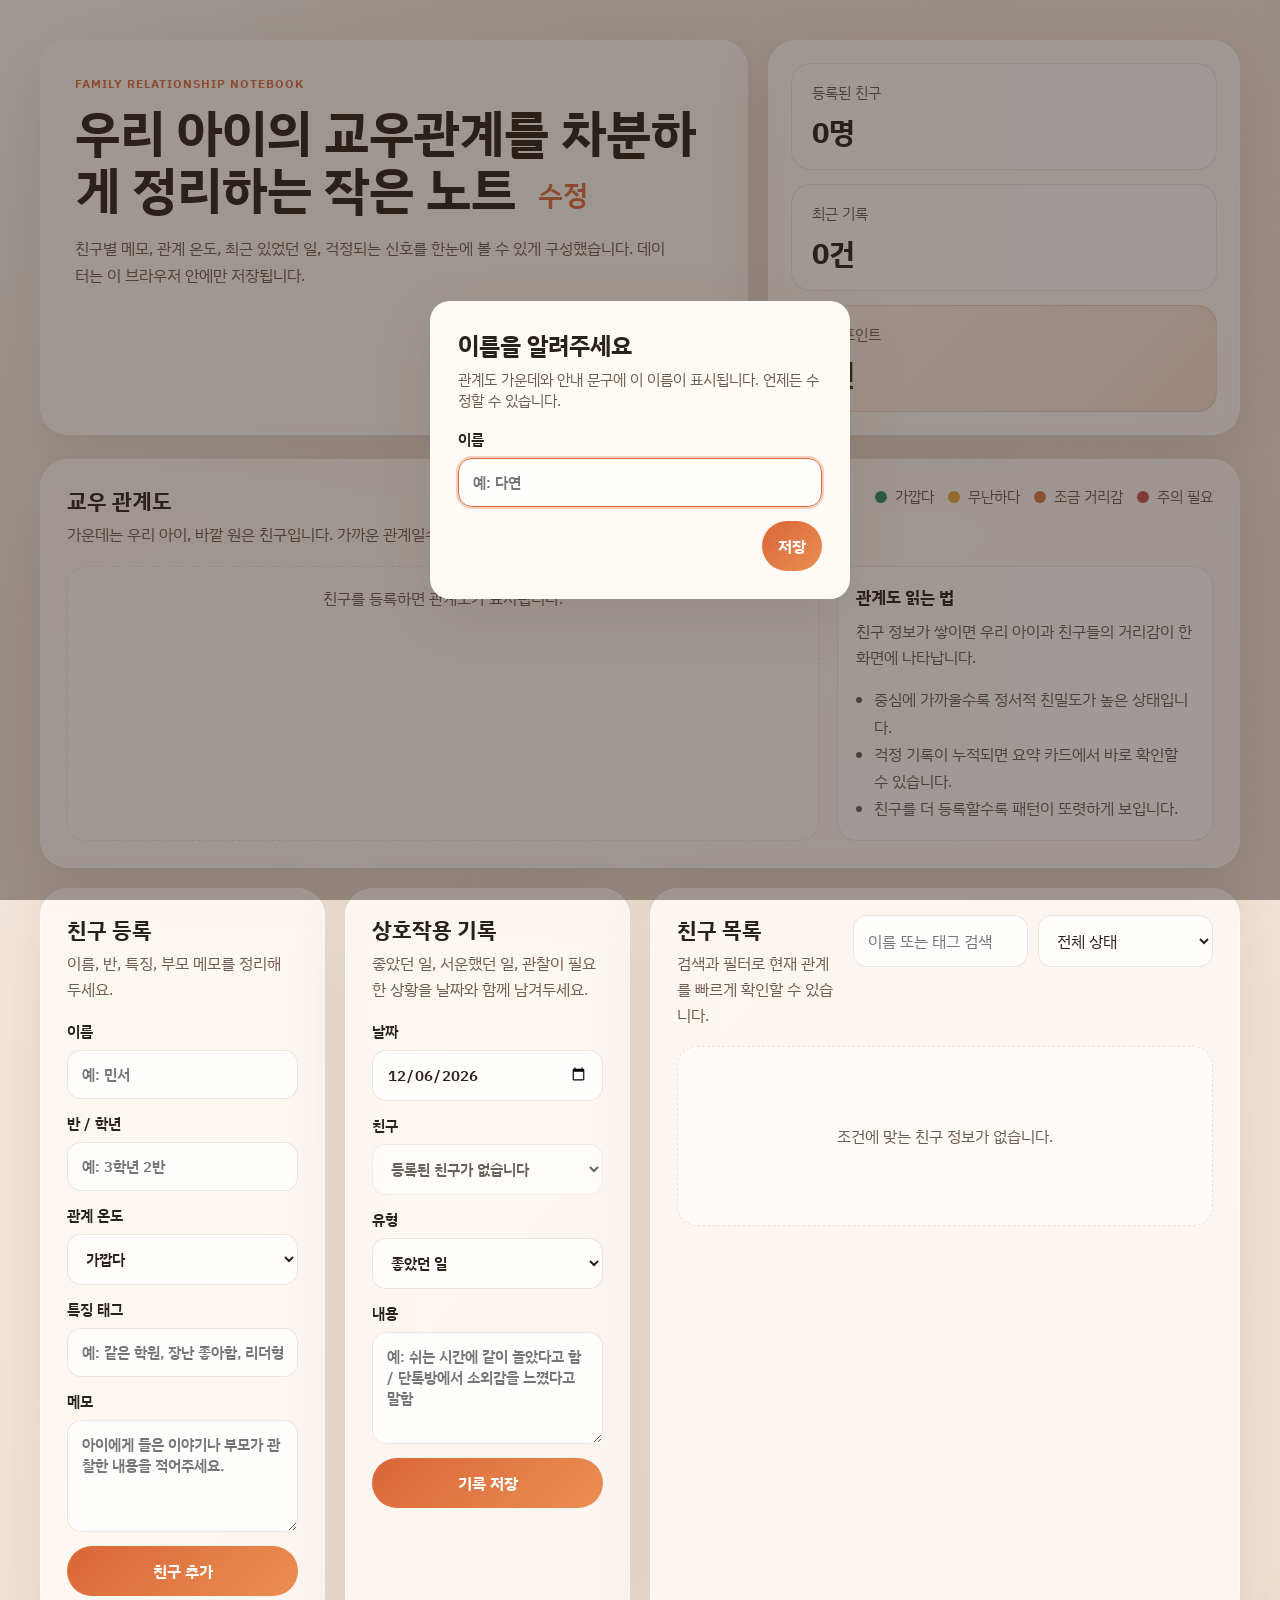
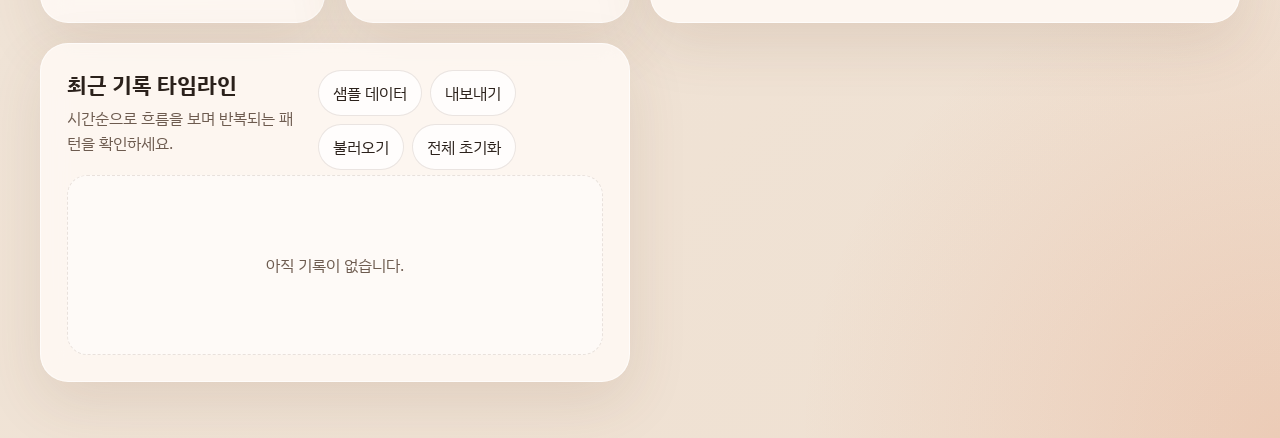
==== index.html @ cc4f81cd "Add files via upload initial upload" ====
<!DOCTYPE html>
<html lang="ko">
<head>
  <meta charset="UTF-8">
  <meta name="viewport" content="width=device-width, initial-scale=1.0">
  <title>교우관계 정리 노트</title>
  <meta name="description" content="친구별 메모, 관계 온도, 최근 있었던 일을 한눈에 정리하는 노트">
  <meta name="theme-color" content="#dd6f3f">
  <link rel="manifest" href="manifest.json">
  <link rel="icon" type="image/png" sizes="192x192" href="icons/icon-192.png">
  <link rel="apple-touch-icon" href="icons/icon-192.png">
  <link rel="preconnect" href="https://fonts.googleapis.com">
  <link rel="preconnect" href="https://fonts.gstatic.com" crossorigin>
  <link href="https://fonts.googleapis.com/css2?family=IBM+Plex+Sans+KR:wght@400;500;600;700&display=swap" rel="stylesheet">
  <link rel="stylesheet" href="styles.css">
</head>
<body>
  <div class="page-shell">
    <header class="hero">
      <div class="hero-copy">
        <p class="eyebrow">Family Relationship Notebook</p>
        <h1>
          <span id="ownerNameDisplay">우리 아이</span>의 교우관계를 차분하게 정리하는 작은 노트
          <button id="editOwnerButton" class="button-link edit-owner" type="button" aria-label="이름 수정">수정</button>
        </h1>
        <p class="hero-text">
          친구별 메모, 관계 온도, 최근 있었던 일, 걱정되는 신호를 한눈에 볼 수 있게 구성했습니다.
          데이터는 이 브라우저 안에만 저장됩니다.
        </p>
      </div>
      <div class="hero-panel">
        <div class="metric-card">
          <span>등록된 친구</span>
          <strong id="friendCount">0명</strong>
        </div>
        <div class="metric-card">
          <span>최근 기록</span>
          <strong id="eventCount">0건</strong>
        </div>
        <div class="metric-card accent">
          <span>관찰 포인트</span>
          <strong id="watchCount">0건</strong>
        </div>
      </div>
    </header>

    <main class="layout">
      <section class="card card-graph">
        <div class="section-head split">
          <div>
            <h2>교우 관계도</h2>
            <p>가운데는 우리 아이, 바깥 원은 친구입니다. 가까운 관계일수록 중심에 더 가깝게 배치됩니다.</p>
          </div>
          <div class="legend">
            <span><i class="legend-dot close"></i>가깝다</span>
            <span><i class="legend-dot normal"></i>무난하다</span>
            <span><i class="legend-dot distant"></i>조금 거리감</span>
            <span><i class="legend-dot watch"></i>주의 필요</span>
          </div>
        </div>
        <div class="relationship-layout">
          <div id="relationshipGraph" class="relationship-graph empty-state">
            친구를 등록하면 관계도가 표시됩니다.
          </div>
          <aside id="graphInsight" class="graph-insight">
            <h3>관계도 읽는 법</h3>
            <p>선을 누르면 해당 친구의 최근 상황과 관찰 포인트를 볼 수 있습니다.</p>
            <ul class="insight-list">
              <li>중심에 가까울수록 현재 정서적 거리가 가깝습니다.</li>
              <li>선이 두꺼울수록 기록이 더 자주 남은 친구입니다.</li>
              <li>걱정되는 기록이 있으면 요약 카드에 따로 표시됩니다.</li>
            </ul>
          </aside>
        </div>
      </section>

      <section class="card card-form">
        <div class="section-head">
          <h2>친구 등록</h2>
          <p>이름, 반, 특징, 부모 메모를 정리해 두세요.</p>
        </div>
        <form id="friendForm" class="stack">
          <label>
            이름
            <input type="text" name="name" placeholder="예: 민서" required>
          </label>
          <label>
            반 / 학년
            <input type="text" name="group" placeholder="예: 3학년 2반">
          </label>
          <label>
            관계 온도
            <select name="status">
              <option value="가깝다">가깝다</option>
              <option value="무난하다">무난하다</option>
              <option value="조금 거리감">조금 거리감</option>
              <option value="주의 필요">주의 필요</option>
            </select>
          </label>
          <label>
            특징 태그
            <input type="text" name="tags" placeholder="예: 같은 학원, 장난 좋아함, 리더형">
          </label>
          <label>
            메모
            <textarea name="note" rows="4" placeholder="아이에게 들은 이야기나 부모가 관찰한 내용을 적어주세요."></textarea>
          </label>
          <button type="submit" class="button-primary">친구 추가</button>
        </form>
      </section>

      <section class="card card-form">
        <div class="section-head">
          <h2>상호작용 기록</h2>
          <p>좋았던 일, 서운했던 일, 관찰이 필요한 상황을 날짜와 함께 남겨두세요.</p>
        </div>
        <form id="eventForm" class="stack">
          <label>
            날짜
            <input type="date" name="date" required>
          </label>
          <label>
            친구
            <select name="friendId" id="eventFriendSelect" required></select>
          </label>
          <label>
            유형
            <select name="type">
              <option value="positive">좋았던 일</option>
              <option value="neutral">그냥 기록</option>
              <option value="concern">걱정되는 일</option>
            </select>
          </label>
          <label>
            내용
            <textarea name="detail" rows="4" placeholder="예: 쉬는 시간에 같이 놀았다고 함 / 단톡방에서 소외감을 느꼈다고 말함" required></textarea>
          </label>
          <button type="submit" class="button-primary">기록 저장</button>
        </form>
      </section>

      <section class="card card-list">
        <div class="section-head split">
          <div>
            <h2>친구 목록</h2>
            <p>검색과 필터로 현재 관계를 빠르게 확인할 수 있습니다.</p>
          </div>
          <div class="filters">
            <input id="searchInput" type="search" placeholder="이름 또는 태그 검색">
            <select id="statusFilter">
              <option value="all">전체 상태</option>
              <option value="가깝다">가깝다</option>
              <option value="무난하다">무난하다</option>
              <option value="조금 거리감">조금 거리감</option>
              <option value="주의 필요">주의 필요</option>
            </select>
          </div>
        </div>
        <div id="friendList" class="friend-list empty-state">
          아직 등록된 친구가 없습니다.
        </div>
      </section>

      <section class="card card-timeline">
        <div class="section-head split">
          <div>
            <h2>최근 기록 타임라인</h2>
            <p>시간순으로 흐름을 보며 반복되는 패턴을 확인하세요.</p>
          </div>
          <div class="data-actions">
            <button id="seedDataButton" class="button-ghost" type="button">샘플 데이터</button>
            <button id="exportDataButton" class="button-ghost" type="button">내보내기</button>
            <button id="importDataButton" class="button-ghost" type="button">불러오기</button>
            <input id="importFileInput" type="file" accept="application/json" hidden>
            <button id="clearDataButton" class="button-ghost" type="button">전체 초기화</button>
          </div>
        </div>
        <div id="timeline" class="timeline empty-state">
          아직 기록이 없습니다.
        </div>
      </section>
    </main>
  </div>

  <template id="friendCardTemplate">
    <article class="friend-card">
      <div class="friend-card-top">
        <div>
          <h3 class="friend-name"></h3>
          <p class="friend-group"></p>
        </div>
        <span class="status-badge"></span>
      </div>
      <p class="friend-note"></p>
      <p class="friend-tags"></p>
      <div class="friend-card-actions">
        <small class="friend-meta"></small>
        <div class="friend-controls">
          <label class="inline-control">
            <span>관계 온도</span>
            <select class="friend-status-select">
              <option value="가깝다">가깝다</option>
              <option value="무난하다">무난하다</option>
              <option value="조금 거리감">조금 거리감</option>
              <option value="주의 필요">주의 필요</option>
            </select>
          </label>
          <button type="button" class="button-link delete-friend">삭제</button>
        </div>
      </div>
    </article>
  </template>

  <template id="timelineItemTemplate">
    <article class="timeline-item">
      <div class="timeline-dot"></div>
      <div class="timeline-content">
        <div class="timeline-head">
          <strong class="timeline-friend"></strong>
          <span class="timeline-date"></span>
        </div>
        <span class="timeline-type"></span>
        <p class="timeline-detail"></p>
      </div>
    </article>
  </template>

  <div id="ownerDialog" class="dialog-backdrop" hidden>
    <div class="dialog">
      <h2 id="ownerDialogTitle">이름을 알려주세요</h2>
      <p id="ownerDialogDesc">관계도 가운데와 안내 문구에 이 이름이 표시됩니다. 언제든 수정할 수 있습니다.</p>
      <form id="ownerForm" class="stack">
        <label>
          이름
          <input type="text" id="ownerNameInput" name="ownerName" placeholder="예: 다연" maxlength="12" required>
        </label>
        <div class="dialog-actions">
          <button type="button" id="ownerCancelButton" class="button-ghost" hidden>취소</button>
          <button type="submit" class="button-primary">저장</button>
        </div>
      </form>
    </div>
  </div>

  <script src="app.js"></script>
  <script>
    if ('serviceWorker' in navigator) {
      window.addEventListener('load', () => {
        navigator.serviceWorker.register('sw.js').catch(() => {});
      });
    }
  </script>
</body>
</html>
---- styles.css ----
:root {
  --bg: #f6efe5;
  --panel: rgba(255, 250, 245, 0.86);
  --panel-strong: #fffaf5;
  --text: #2b211b;
  --muted: #6d5b4f;
  --line: rgba(80, 52, 37, 0.12);
  --accent: #dd6f3f;
  --accent-soft: #f7d7c7;
  --warning: #c54f4f;
  --ok: #2d8a66;
  --shadow: 0 20px 60px rgba(104, 68, 44, 0.12);
  --radius-xl: 28px;
  --radius-lg: 20px;
  --radius-md: 14px;
}

* {
  box-sizing: border-box;
}

body {
  margin: 0;
  font-family: "IBM Plex Sans KR", sans-serif;
  color: var(--text);
  background:
    radial-gradient(circle at top left, rgba(255, 255, 255, 0.75), transparent 25%),
    radial-gradient(circle at bottom right, rgba(221, 111, 63, 0.18), transparent 20%),
    linear-gradient(135deg, #f4ebdf 0%, #f0e4d7 48%, #efe0d1 100%);
  min-height: 100vh;
}

body::before {
  content: "";
  position: fixed;
  inset: 0;
  pointer-events: none;
  background-image:
    linear-gradient(rgba(255, 255, 255, 0.25) 1px, transparent 1px),
    linear-gradient(90deg, rgba(255, 255, 255, 0.25) 1px, transparent 1px);
  background-size: 28px 28px;
  opacity: 0.3;
}

.page-shell {
  position: relative;
  max-width: 1240px;
  margin: 0 auto;
  padding: 40px 20px 56px;
}

.hero {
  display: grid;
  grid-template-columns: 1.5fr 1fr;
  gap: 20px;
  align-items: stretch;
  margin-bottom: 24px;
}

.hero-copy,
.hero-panel,
.card {
  backdrop-filter: blur(14px);
  background: var(--panel);
  border: 1px solid rgba(255, 255, 255, 0.6);
  box-shadow: var(--shadow);
}

.hero-copy {
  border-radius: var(--radius-xl);
  padding: 34px;
}

.eyebrow {
  margin: 0 0 12px;
  color: var(--accent);
  text-transform: uppercase;
  letter-spacing: 0.08em;
  font-weight: 700;
  font-size: 0.78rem;
}

h1 {
  margin: 0;
  font-size: clamp(2rem, 4vw, 3.4rem);
  line-height: 1.12;
}

.hero-text {
  margin: 16px 0 0;
  max-width: 60ch;
  color: var(--muted);
  line-height: 1.7;
}

.hero-panel {
  border-radius: var(--radius-xl);
  padding: 22px;
  display: grid;
  gap: 14px;
}

.metric-card {
  border-radius: var(--radius-lg);
  padding: 18px 20px;
  background: rgba(255, 255, 255, 0.72);
  border: 1px solid var(--line);
}

.metric-card span {
  display: block;
  font-size: 0.92rem;
  color: var(--muted);
  margin-bottom: 10px;
}

.metric-card strong {
  font-size: 1.8rem;
}

.metric-card.accent {
  background: linear-gradient(135deg, #fff3ed, #f8dbc9);
}

.layout {
  display: grid;
  grid-template-columns: repeat(12, minmax(0, 1fr));
  gap: 20px;
}

.card {
  border-radius: var(--radius-xl);
  padding: 26px;
}

.card-form {
  grid-column: span 3;
}

.card-graph {
  grid-column: span 12;
}

.card-list,
.card-timeline {
  grid-column: span 6;
}

.section-head h2 {
  margin: 0 0 6px;
  font-size: 1.35rem;
}

.section-head p {
  margin: 0 0 18px;
  color: var(--muted);
  line-height: 1.6;
}

.split {
  display: flex;
  justify-content: space-between;
  align-items: flex-start;
  gap: 16px;
}

.stack {
  display: grid;
  gap: 14px;
}

label {
  display: grid;
  gap: 8px;
  font-size: 0.96rem;
  font-weight: 600;
}

input,
select,
textarea,
button {
  font: inherit;
}

input,
select,
textarea {
  width: 100%;
  border: 1px solid var(--line);
  border-radius: var(--radius-md);
  padding: 13px 14px;
  background: rgba(255, 255, 255, 0.85);
  color: var(--text);
}

input:focus,
select:focus,
textarea:focus {
  outline: 2px solid rgba(221, 111, 63, 0.3);
  border-color: var(--accent);
}

textarea {
  resize: vertical;
}

.button-primary,
.button-ghost,
.button-link {
  border: none;
  cursor: pointer;
}

.button-primary {
  padding: 14px 16px;
  border-radius: 999px;
  background: linear-gradient(135deg, #d96638, #eb8f52);
  color: white;
  font-weight: 700;
}

.button-ghost {
  padding: 11px 14px;
  border-radius: 999px;
  background: rgba(255, 255, 255, 0.72);
  color: var(--text);
  border: 1px solid var(--line);
}

.button-link {
  padding: 0;
  background: transparent;
  color: var(--warning);
  font-weight: 600;
}

.filters {
  display: flex;
  gap: 10px;
  min-width: min(100%, 360px);
}

.data-actions {
  display: flex;
  gap: 8px;
  flex-wrap: wrap;
}

.edit-owner {
  margin-left: 10px;
  font-size: 0.55em;
  color: var(--accent);
  vertical-align: middle;
}

.dialog-backdrop {
  position: fixed;
  inset: 0;
  background: rgba(43, 33, 27, 0.45);
  display: flex;
  align-items: center;
  justify-content: center;
  padding: 20px;
  z-index: 100;
}

.dialog-backdrop[hidden] {
  display: none;
}

.dialog {
  background: var(--panel-strong);
  border-radius: var(--radius-lg);
  padding: 28px;
  max-width: 420px;
  width: 100%;
  box-shadow: var(--shadow);
}

.dialog h2 {
  margin: 0 0 8px;
}

.dialog p {
  margin: 0 0 18px;
  color: var(--muted);
  font-size: 0.95em;
}

.dialog-actions {
  display: flex;
  gap: 10px;
  justify-content: flex-end;
}

.legend {
  display: flex;
  flex-wrap: wrap;
  gap: 10px 14px;
  font-size: 0.92rem;
  color: var(--muted);
}

.legend span {
  display: inline-flex;
  align-items: center;
  gap: 8px;
}

.legend-dot {
  width: 12px;
  height: 12px;
  border-radius: 999px;
  display: inline-block;
}

.legend-dot.close {
  background: #2d8a66;
}

.legend-dot.normal {
  background: #e3a93a;
}

.legend-dot.distant {
  background: #d67844;
}

.legend-dot.watch {
  background: #c54f4f;
}

.relationship-layout {
  display: grid;
  grid-template-columns: minmax(0, 2fr) minmax(280px, 1fr);
  gap: 18px;
  align-items: stretch;
}

.relationship-graph {
  min-height: 520px;
  border-radius: var(--radius-lg);
  background:
    radial-gradient(circle at center, rgba(255, 255, 255, 0.75), rgba(255, 255, 255, 0.52)),
    linear-gradient(135deg, rgba(255, 244, 236, 0.9), rgba(247, 225, 212, 0.85));
  border: 1px solid var(--line);
  overflow: hidden;
}

.relationship-graph svg {
  width: 100%;
  height: 100%;
  display: block;
}

.graph-insight {
  border-radius: var(--radius-lg);
  border: 1px solid var(--line);
  background: rgba(255, 255, 255, 0.72);
  padding: 18px;
}

.graph-insight h3 {
  margin: 0 0 10px;
  font-size: 1.05rem;
}

.graph-insight p {
  margin: 0;
  color: var(--muted);
  line-height: 1.65;
}

.insight-list {
  margin: 16px 0 0;
  padding-left: 18px;
  color: var(--muted);
  line-height: 1.7;
}

.insight-focus {
  margin-top: 18px;
  padding-top: 16px;
  border-top: 1px solid var(--line);
}

.insight-focus strong {
  display: block;
  margin-bottom: 8px;
  font-size: 1rem;
}

.insight-focus p {
  margin-top: 8px;
}

.insight-chip-row {
  display: flex;
  flex-wrap: wrap;
  gap: 8px;
  margin-top: 10px;
}

.insight-chip {
  border-radius: 999px;
  padding: 7px 10px;
  background: #fff5ef;
  color: var(--text);
  border: 1px solid rgba(221, 111, 63, 0.14);
  font-size: 0.88rem;
}

.friend-list,
.timeline {
  display: grid;
  gap: 14px;
}

.friend-card {
  background: var(--panel-strong);
  border: 1px solid var(--line);
  border-radius: var(--radius-lg);
  padding: 18px;
}

.friend-card-top {
  display: flex;
  justify-content: space-between;
  gap: 12px;
  align-items: flex-start;
}

.friend-name {
  margin: 0;
  font-size: 1.15rem;
}

.friend-group,
.friend-tags,
.friend-note,
.friend-meta {
  margin: 8px 0 0;
  color: var(--muted);
  line-height: 1.6;
}

.status-badge {
  padding: 8px 12px;
  border-radius: 999px;
  background: var(--accent-soft);
  font-size: 0.86rem;
  font-weight: 700;
}

.friend-card-actions {
  margin-top: 16px;
  display: flex;
  justify-content: space-between;
  align-items: center;
  gap: 10px;
}

.friend-controls {
  display: flex;
  align-items: center;
  gap: 12px;
}

.inline-control {
  display: flex;
  align-items: center;
  gap: 8px;
  font-size: 0.9rem;
  font-weight: 600;
  color: var(--muted);
}

.inline-control select {
  min-width: 128px;
  padding: 9px 12px;
}

.timeline-item {
  display: grid;
  grid-template-columns: 18px 1fr;
  gap: 14px;
}

.timeline-dot {
  width: 14px;
  height: 14px;
  margin-top: 9px;
  border-radius: 50%;
  background: linear-gradient(135deg, #d96638, #f0a36c);
  box-shadow: 0 0 0 6px rgba(221, 111, 63, 0.15);
}

.timeline-content {
  background: rgba(255, 255, 255, 0.72);
  border: 1px solid var(--line);
  border-radius: var(--radius-lg);
  padding: 16px;
}

.timeline-head {
  display: flex;
  justify-content: space-between;
  gap: 10px;
  margin-bottom: 6px;
}

.timeline-date,
.timeline-type {
  color: var(--muted);
  font-size: 0.92rem;
}

.timeline-detail {
  margin: 10px 0 0;
  line-height: 1.65;
}

.empty-state {
  place-items: center;
  min-height: 180px;
  text-align: center;
  color: var(--muted);
  border: 1px dashed var(--line);
  border-radius: var(--radius-lg);
  background: rgba(255, 255, 255, 0.42);
  padding: 20px;
}

@media (max-width: 980px) {
  .hero {
    grid-template-columns: 1fr;
  }

  .relationship-layout {
    grid-template-columns: 1fr;
  }

  .card-form,
  .card-list,
  .card-timeline {
    grid-column: span 12;
  }
}

@media (max-width: 640px) {
  .page-shell {
    padding-inline: 14px;
  }

  .hero-copy,
  .hero-panel,
  .card {
    padding: 20px;
  }

  .split,
  .filters,
  .legend,
  .timeline-head,
  .friend-card-top,
  .friend-card-actions {
    flex-direction: column;
    align-items: stretch;
  }
}
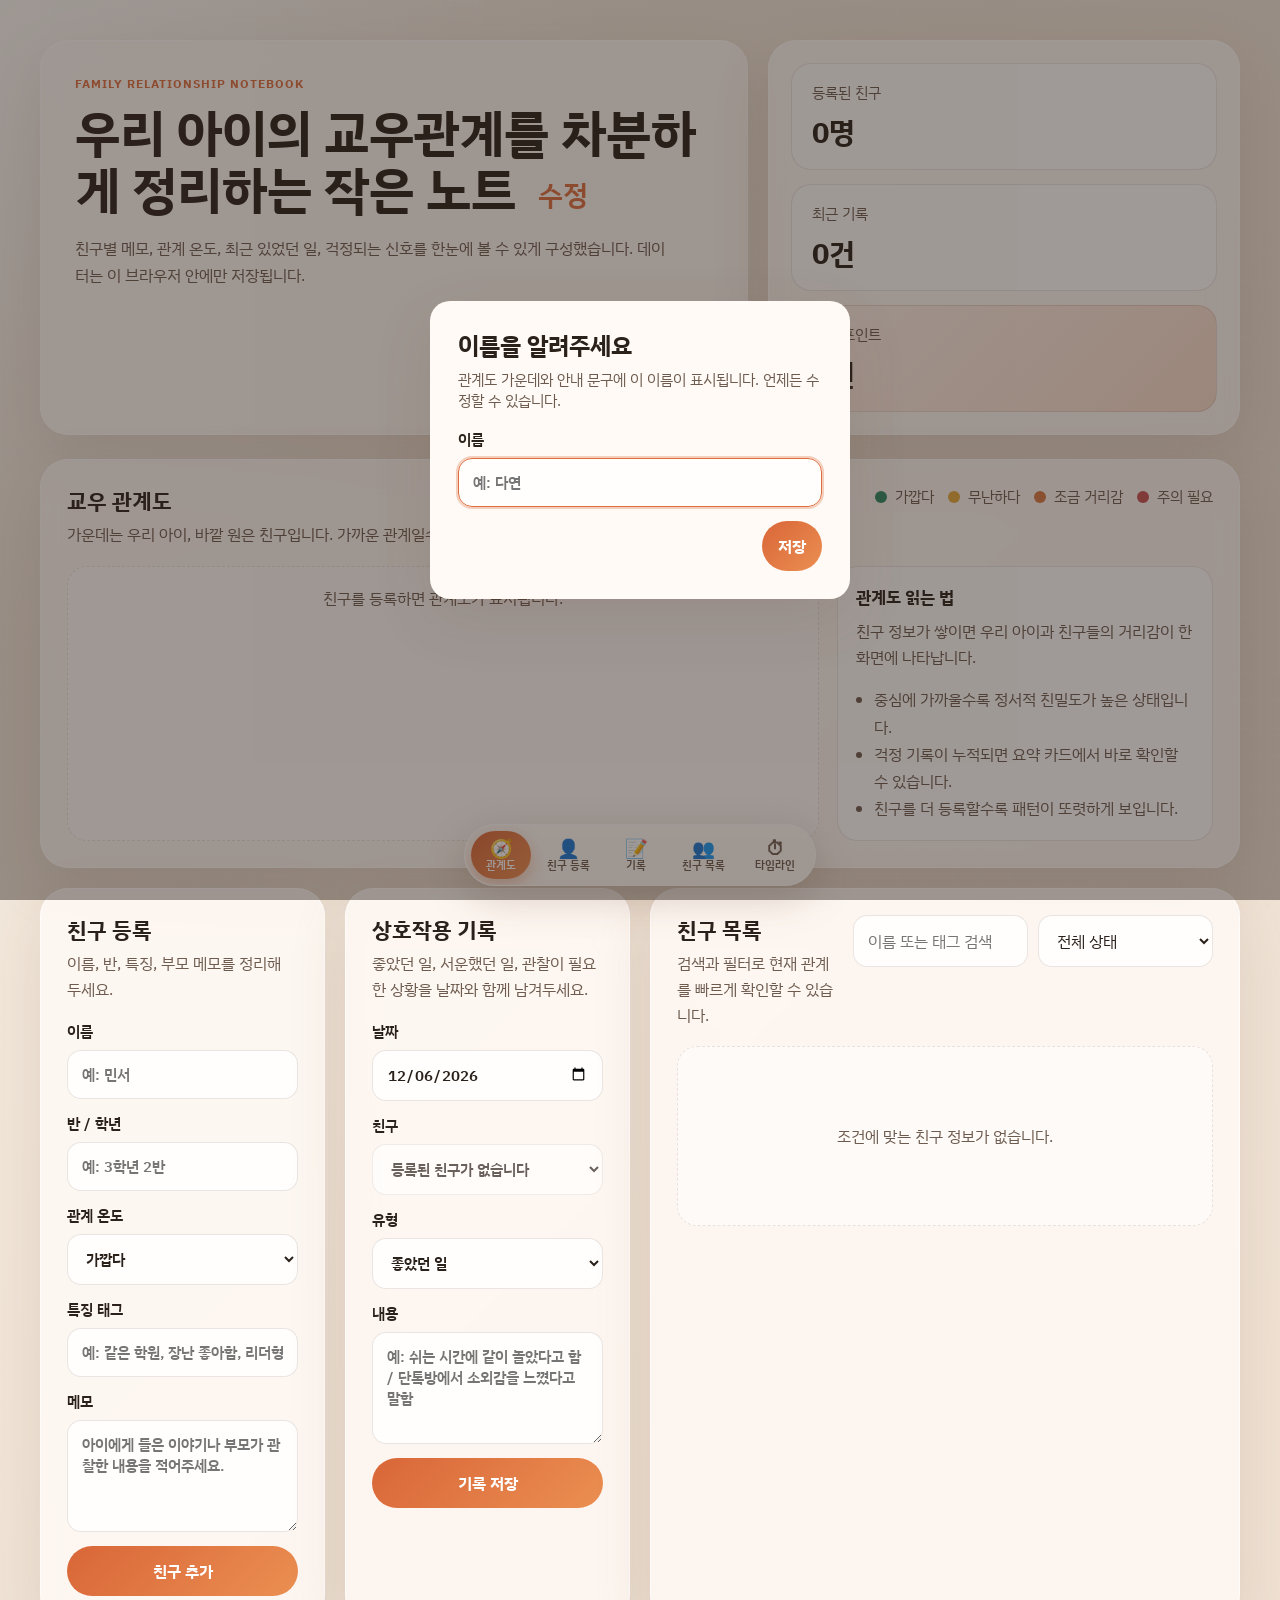
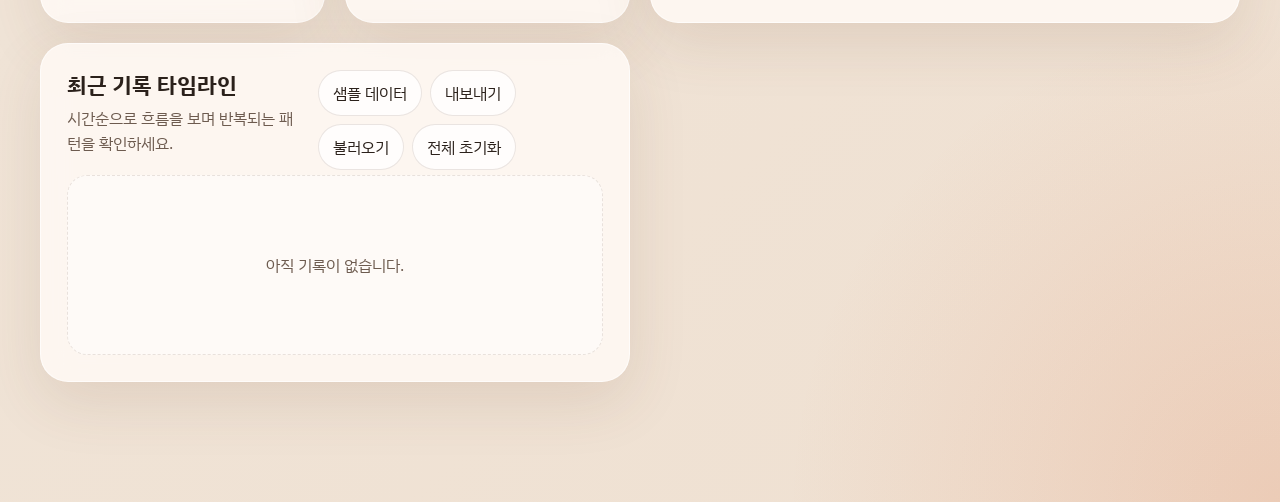
==== commit 17480964: "Add files via upload" ====
--- a/index.html
+++ b/index.html
@@ -45,7 +45,7 @@
     </header>
 
     <main class="layout">
-      <section class="card card-graph">
+      <section id="section-graph" class="card card-graph">
         <div class="section-head split">
           <div>
             <h2>교우 관계도</h2>
@@ -74,7 +74,7 @@
         </div>
       </section>
 
-      <section class="card card-form">
+      <section id="section-add-friend" class="card card-form">
         <div class="section-head">
           <h2>친구 등록</h2>
           <p>이름, 반, 특징, 부모 메모를 정리해 두세요.</p>
@@ -109,7 +109,7 @@
         </form>
       </section>
 
-      <section class="card card-form">
+      <section id="section-add-event" class="card card-form">
         <div class="section-head">
           <h2>상호작용 기록</h2>
           <p>좋았던 일, 서운했던 일, 관찰이 필요한 상황을 날짜와 함께 남겨두세요.</p>
@@ -139,7 +139,7 @@
         </form>
       </section>
 
-      <section class="card card-list">
+      <section id="section-friends" class="card card-list">
         <div class="section-head split">
           <div>
             <h2>친구 목록</h2>
@@ -161,7 +161,7 @@
         </div>
       </section>
 
-      <section class="card card-timeline">
+      <section id="section-timeline" class="card card-timeline">
         <div class="section-head split">
           <div>
             <h2>최근 기록 타임라인</h2>
@@ -225,6 +225,29 @@
     </article>
   </template>
 
+  <nav class="bottom-nav" aria-label="섹션 이동">
+    <a href="#section-graph" class="bottom-nav-item" data-target="section-graph">
+      <span class="bottom-nav-icon" aria-hidden="true">🧭</span>
+      <span class="bottom-nav-label">관계도</span>
+    </a>
+    <a href="#section-add-friend" class="bottom-nav-item" data-target="section-add-friend">
+      <span class="bottom-nav-icon" aria-hidden="true">👤</span>
+      <span class="bottom-nav-label">친구 등록</span>
+    </a>
+    <a href="#section-add-event" class="bottom-nav-item" data-target="section-add-event">
+      <span class="bottom-nav-icon" aria-hidden="true">📝</span>
+      <span class="bottom-nav-label">기록</span>
+    </a>
+    <a href="#section-friends" class="bottom-nav-item" data-target="section-friends">
+      <span class="bottom-nav-icon" aria-hidden="true">👥</span>
+      <span class="bottom-nav-label">친구 목록</span>
+    </a>
+    <a href="#section-timeline" class="bottom-nav-item" data-target="section-timeline">
+      <span class="bottom-nav-icon" aria-hidden="true">⏱</span>
+      <span class="bottom-nav-label">타임라인</span>
+    </a>
+  </nav>
+
   <div id="ownerDialog" class="dialog-backdrop" hidden>
     <div class="dialog">
       <h2 id="ownerDialogTitle">이름을 알려주세요</h2>
--- a/styles.css
+++ b/styles.css
@@ -15,6 +15,12 @@
   --radius-md: 14px;
 }
 
+html {
+  scroll-behavior: smooth;
+  scroll-padding-top: 16px;
+  scroll-padding-bottom: 96px;
+}
+
 * {
   box-sizing: border-box;
 }
@@ -46,7 +52,7 @@
   position: relative;
   max-width: 1240px;
   margin: 0 auto;
-  padding: 40px 20px 56px;
+  padding: 40px 20px 120px;
 }
 
 .hero {
@@ -294,6 +300,81 @@
   justify-content: flex-end;
 }
 
+.bottom-nav {
+  position: fixed;
+  left: 50%;
+  bottom: 14px;
+  transform: translateX(-50%);
+  display: flex;
+  gap: 2px;
+  padding: 6px;
+  background: rgba(255, 250, 245, 0.92);
+  backdrop-filter: blur(16px);
+  border: 1px solid rgba(255, 255, 255, 0.7);
+  border-radius: 999px;
+  box-shadow: 0 12px 40px rgba(104, 68, 44, 0.22);
+  z-index: 50;
+  max-width: calc(100vw - 20px);
+  overflow-x: auto;
+  scrollbar-width: none;
+}
+
+.bottom-nav::-webkit-scrollbar {
+  display: none;
+}
+
+.bottom-nav-item {
+  display: flex;
+  flex-direction: column;
+  align-items: center;
+  justify-content: center;
+  gap: 2px;
+  padding: 8px 14px;
+  border-radius: 999px;
+  text-decoration: none;
+  color: var(--muted);
+  font-size: 0.72rem;
+  font-weight: 600;
+  white-space: nowrap;
+  transition: background 0.2s, color 0.2s;
+  min-width: 60px;
+}
+
+.bottom-nav-item:hover {
+  color: var(--text);
+  background: rgba(221, 111, 63, 0.08);
+}
+
+.bottom-nav-item.active {
+  background: linear-gradient(135deg, #d96638, #eb8f52);
+  color: white;
+  box-shadow: 0 6px 16px rgba(221, 111, 63, 0.35);
+}
+
+.bottom-nav-icon {
+  font-size: 1.15rem;
+  line-height: 1;
+}
+
+.bottom-nav-label {
+  font-size: 0.7rem;
+  line-height: 1;
+}
+
+@media (max-width: 480px) {
+  .bottom-nav {
+    bottom: 8px;
+    padding: 4px;
+  }
+  .bottom-nav-item {
+    padding: 6px 10px;
+    min-width: 54px;
+  }
+  .bottom-nav-label {
+    font-size: 0.65rem;
+  }
+}
+
 .legend {
   display: flex;
   flex-wrap: wrap;
